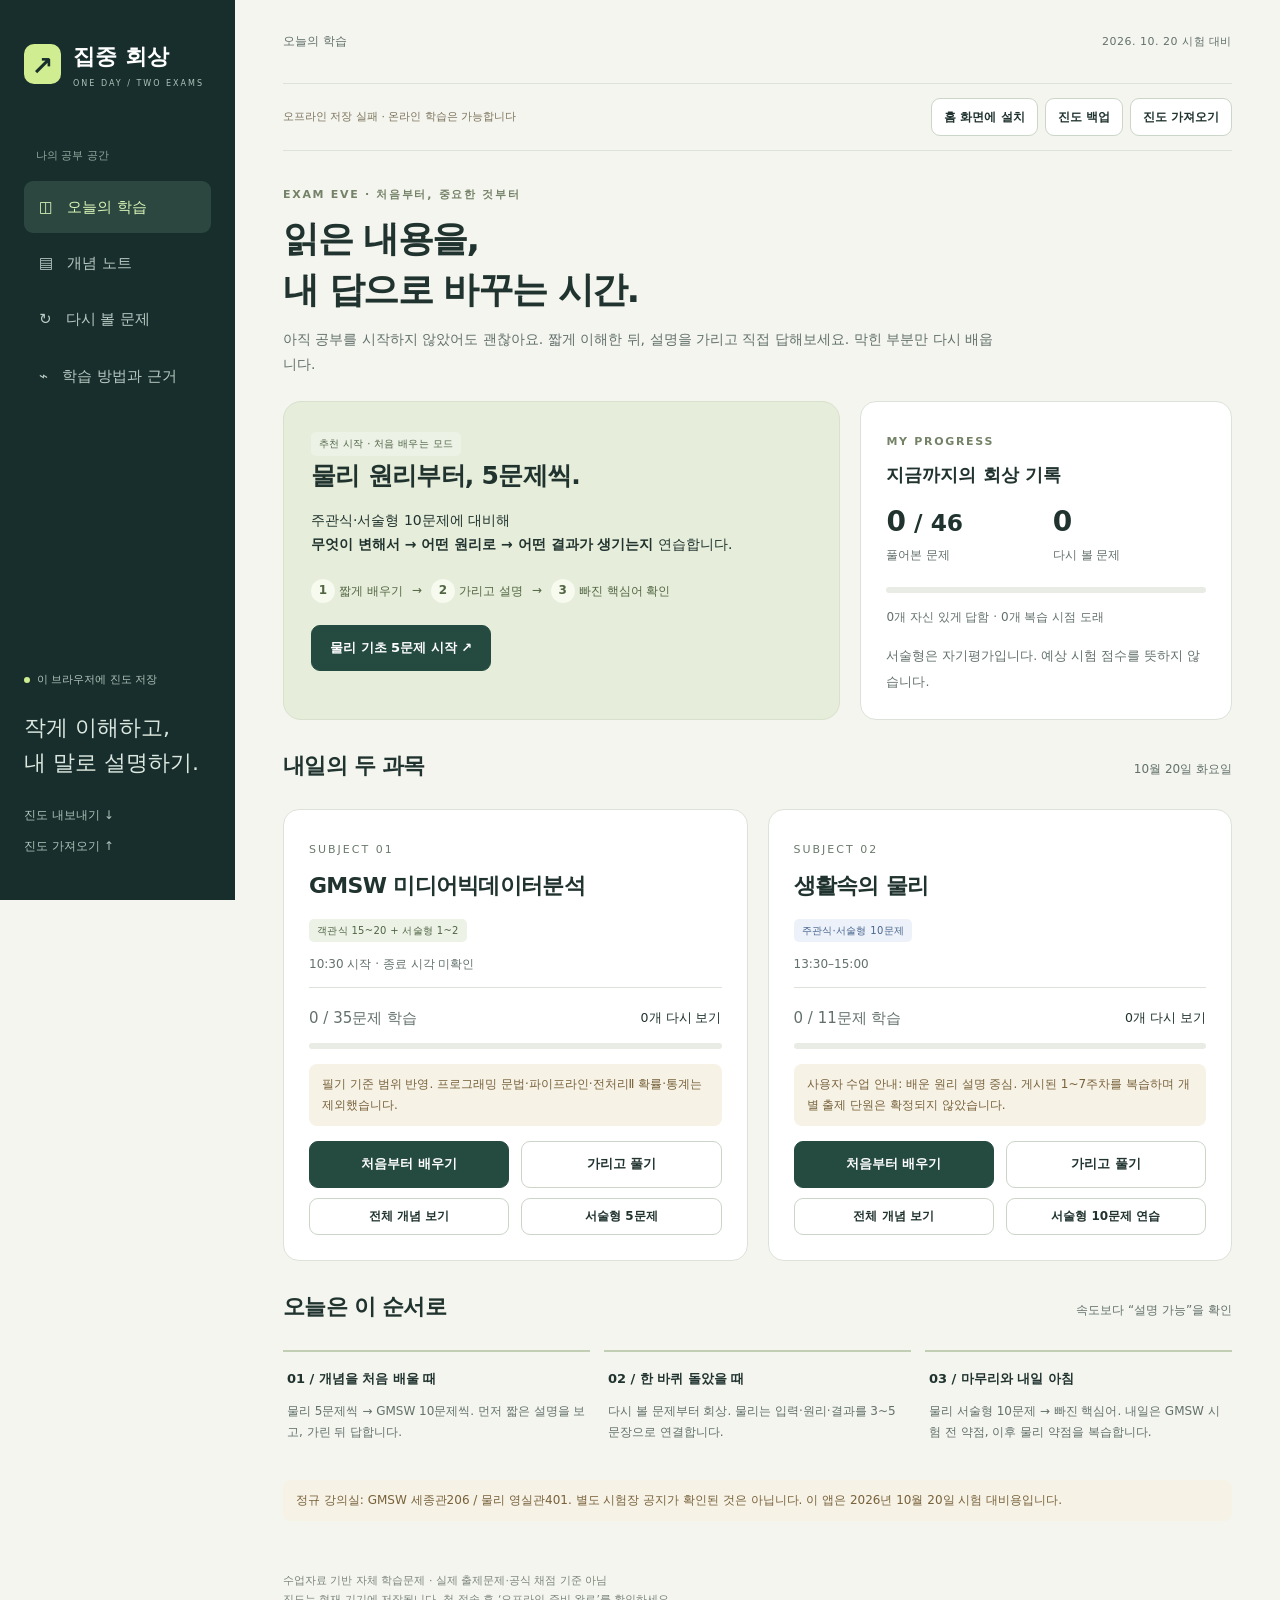
==== index.html @ fbe556e5 "Publish offline exam study PWA" ====
<!doctype html>
<html lang="ko"><head><meta charset="utf-8"><meta name="viewport" content="width=device-width,initial-scale=1,viewport-fit=cover"><meta name="theme-color" content="#172e2c"><meta name="description" content="GMSW와 생활속의 물리, 처음 이해하고 가리고 설명하는 시험 전 집중 학습."><meta name="apple-mobile-web-app-capable" content="yes"><meta name="apple-mobile-web-app-status-bar-style" content="default"><meta name="apple-mobile-web-app-title" content="집중 회상"><link rel="manifest" href="manifest.webmanifest"><link rel="icon" href="icons/icon-192.png"><link rel="apple-touch-icon" href="icons/apple-touch-icon.png"><title>내일의 두 시험 · 집중 회상</title><link rel="stylesheet" href="style.css"><link rel="stylesheet" href="pwa.css"><script defer src="data.js"></script><script defer src="app.js"></script><script defer src="pwa.js"></script></head>
<body><aside><a href="#" class="brand" data-view="home"><span class="brandmark">↗</span><span>집중 회상<small>ONE DAY / TWO EXAMS</small></span></a><div class="side-label">나의 공부 공간</div><nav aria-label="주 메뉴"><button data-view="home" class="active">◫ <span>오늘의 학습</span></button><button data-view="notes">▤ <span>개념 노트</span></button><button data-view="mistakes">↻ <span>다시 볼 문제</span></button><button data-view="research">⌁ <span>학습 방법과 근거</span></button></nav><div class="side-bottom"><span class="live-dot"></span>이 브라우저에 진도 저장<p>작게 이해하고,<br>내 말로 설명하기.</p><button id="export">진도 내보내기 ↓</button><label class="import-label">진도 가져오기 ↑<input id="import" type="file" accept="application/json" hidden></label></div></aside>
<main><header class="topbar"><span id="breadcrumb">오늘의 학습</span><span class="date">2026. 10. 20 시험 대비</span></header><div class="app-tools"><span id="offline-status" role="status">학습자료 저장 준비 중</span><div class="row"><button class="btn small" id="install-app">홈 화면에 설치</button><button class="btn small" id="backup-progress">진도 백업</button><button class="btn small" id="restore-progress">진도 가져오기</button><button class="btn small" id="update-app" hidden>새 버전 적용</button></div></div><div id="storage-warning" role="status" hidden></div><div id="app"></div><footer>수업자료 기반 자체 학습문제 · 실제 출제문제·공식 채점 기준 아님<br>진도는 현재 기기에 저장됩니다. 첫 접속 후 ‘오프라인 준비 완료’를 확인하세요.</footer></main><dialog id="install-help" aria-labelledby="install-title"><form method="dialog"><button class="btn small dialog-close" aria-label="설치 안내 닫기">닫기 ×</button></form><h2 id="install-title">홈 화면에서 바로 공부하기</h2><p><b>아이폰·아이패드:</b> Safari에서 이 주소를 열고 공유 버튼 → ‘홈 화면에 추가’를 선택하세요.</p><p><b>안드로이드:</b> Chrome 메뉴 → ‘앱 설치’ 또는 ‘홈 화면에 추가’를 선택하세요.</p><p><b>PC:</b> Chrome·Edge 주소창의 설치 아이콘이나 브라우저 메뉴의 앱 설치를 이용하세요.</p><p class="scope">카카오톡 등 앱 안의 브라우저에서는 설치 메뉴가 없을 수 있어요. Safari 또는 Chrome으로 열어주세요. 설치하지 않고도 그대로 공부할 수 있습니다.</p></dialog><div id="toast" role="status" aria-live="polite"></div></body></html>
---- style.css ----
:root{--bg:#f4f5ef;--paper:#fff;--ink:#20332f;--muted:#63716c;--line:#dce2d9;--green:#254b41;--lime:#d0ed91;--orange:#b65430;--blue:#385f99}*{box-sizing:border-box}body{margin:0;background:var(--bg);color:var(--ink);font:15px/1.75 'Noto Sans KR',system-ui,sans-serif}button,input,textarea,select{font:inherit}button,a,label{touch-action:manipulation}button{cursor:pointer}button:disabled{cursor:default;opacity:.5}button:focus-visible,a:focus-visible,input:focus-visible,textarea:focus-visible,select:focus-visible{outline:3px solid #609ccc;outline-offset:3px}a{color:var(--green);text-underline-offset:3px}aside{position:fixed;inset:0 auto 0 0;width:235px;background:#172e2c;color:#d7e5df;padding:38px 24px;display:flex;flex-direction:column}.brand{display:flex;align-items:center;gap:12px;text-decoration:none;color:white;font-size:22px;font-weight:700}.brandmark{background:var(--lime);color:#172e2c;width:37px;height:40px;border-radius:10px;text-align:center;font-size:26px}.brand small{display:block;font-size:8px;letter-spacing:2px;font-weight:400;color:#afc2ba}.side-label{margin:55px 12px 12px;font-size:11px;color:#92aaa0}nav button{display:flex;gap:14px;width:100%;padding:13px 15px;margin:4px 0;background:none;border:0;color:#b9c9c3;border-radius:9px;text-align:left}nav button.active{background:#2c4740;color:#dbf6b7}nav button:hover{background:#244039}.side-bottom{margin-top:auto;font-size:11px;color:#b1c3ba}.side-bottom p{font-size:22px;font-weight:500;line-height:1.6;color:#dce8df;margin:20px 0}.side-bottom button,.import-label{font-size:12px;border:0;background:none;color:#afc2ba;padding:5px 0;display:block;cursor:pointer}.live-dot{display:inline-block;width:6px;height:6px;background:var(--lime);border-radius:50%;margin-right:7px}main{margin-left:235px;padding:0 48px;max-width:1550px}.topbar{height:84px;border-bottom:1px solid var(--line);display:flex;justify-content:space-between;align-items:center;font-size:12px;color:var(--muted)}.date{font-size:11px;letter-spacing:.5px}#app{padding-top:34px;max-width:1100px;margin:auto}.eyebrow{font-size:11px;letter-spacing:1.7px;font-weight:700;color:#748267}h1{font-size:36px;line-height:1.4;letter-spacing:-1.5px;margin:10px 0 12px}h2{font-size:22px;letter-spacing:-.7px;line-height:1.6;margin:0 0 12px}h3{font-size:18px;line-height:1.6;margin:8px 0 12px}p{margin:9px 0}.muted{color:var(--muted)}.intro{max-width:720px;font-size:14px}.row{display:flex;align-items:center;gap:12px;flex-wrap:wrap}.spread{justify-content:space-between}.hero{display:grid;grid-template-columns:1.5fr 1fr;gap:20px;margin:25px 0}.hero-main{border-radius:18px;padding:27px;background:#e6edda;border:1px solid #d8e1cc;position:relative;overflow:hidden}.hero-main h2{font-size:25px}.hero-main p{max-width:460px;font-size:14px}.step-line{display:flex;gap:9px;align-items:center;margin:22px 0;color:#526643;font-size:12px}.step-line b{background:#f6faef;border-radius:50%;width:24px;height:24px;display:inline-grid;place-items:center;margin-right:4px}.panel{background:var(--paper);border:1px solid var(--line);border-radius:16px;padding:25px}.stats{display:grid;grid-template-columns:1fr 1fr;gap:13px;margin:10px 0 19px}.stat b{display:block;font-size:28px;line-height:1.4}.stat span{font-size:12px;color:var(--muted)}.progress{height:6px;background:#e8ece4;border-radius:9px;overflow:hidden}.progress span{height:100%;display:block;background:#7c9e54;transition:width .3s}.btn{display:inline-flex;gap:8px;align-items:center;justify-content:center;border:1px solid #cbd5c8;background:#fff;color:var(--ink);border-radius:9px;padding:11px 18px;font-weight:600;font-size:13px;text-decoration:none}.btn:hover{background:#eef3e8}.btn.primary{background:var(--green);color:white;border-color:var(--green)}.btn.primary:hover{background:#15382e}.btn.lime{background:var(--lime);border-color:var(--lime);color:#233c2e}.btn.small{padding:7px 12px;font-size:12px}.btn.danger{color:#9e4228}.courses{display:grid;grid-template-columns:1fr 1fr;gap:20px}.course{position:relative}.course-num{font-size:11px;letter-spacing:2px;color:#6b7a6d}.course h2{font-size:22px;margin-top:7px}.badge{display:inline-block;font-size:10px;letter-spacing:.3px;border-radius:5px;padding:3px 8px;background:#edf2e7;color:#4f6544;margin-right:4px}.badge.blue{background:#edf1f9;color:#47658c}.course-meta{font-size:12px;color:var(--muted);padding:12px 0;border-bottom:1px solid var(--line);margin-bottom:17px}.scope{font-size:12px;color:#77623b;background:#f7f2e6;border-radius:8px;padding:10px 13px;margin:15px 0}.course .btn{flex:1}.section-title{display:flex;justify-content:space-between;align-items:baseline;margin:28px 0 14px}.section-title small{font-size:12px;color:var(--muted)}.plan{display:grid;grid-template-columns:repeat(3,1fr);gap:14px}.plan-item{border-top:2px solid #c1ceb4;padding:13px 4px}.plan-item b{font-size:13px}.plan-item p{font-size:12px;color:var(--muted)}footer{font-size:11px;color:#7b857b;padding:35px 0 22px;max-width:1100px;margin:auto}.session-head{display:flex;justify-content:space-between;align-items:center;margin-bottom:20px}.timer{font-variant-numeric:tabular-nums;font-size:16px;font-weight:700}.study-card{max-width:850px;margin:20px auto;padding:30px}.study-card h2{font-size:25px;line-height:1.65;letter-spacing:-.6px}.stage{font-size:11px;font-weight:700;letter-spacing:1px;color:#718254;margin-bottom:15px}.teaching{background:#f2f5ed;border-left:3px solid #a9c27f;padding:18px 22px;margin:20px 0}.teaching p{font-size:14px;margin:12px 0}.answer-area{width:100%;min-height:150px;resize:vertical;background:#fbfcf8;border:1px solid #cad5c3;border-radius:9px;padding:15px;color:var(--ink);line-height:1.9}.options{display:grid;gap:10px;margin:20px 0}.option{text-align:left;background:#fcfdf9;border:1px solid var(--line);border-radius:9px;padding:14px 17px;color:var(--ink)}.option b{display:inline-grid;place-items:center;border:1px solid var(--line);border-radius:5px;width:25px;height:25px;margin-right:12px;font-size:12px}.option.right{background:#e8f2dc;border-color:#9ebf7b;opacity:1}.option.wrong{background:#fbebe5;border-color:#d7a18d;opacity:1}.feedback{background:#edf4e5;border-radius:12px;padding:21px;margin:20px 0}.feedback.incorrect{background:#fbefe7}.feedback p{white-space:pre-line;font-size:14px}.keywords{padding:0;list-style:none}.keywords li{padding:7px 0;border-bottom:1px solid #d8e3ce;font-size:13px}.keywords input{accent-color:var(--green);margin-right:9px;width:16px;height:16px}.trap{font-size:12px;color:#9c5134;margin:16px 0}.grade{display:grid;grid-template-columns:repeat(3,1fr);gap:9px;margin-top:20px}.grade button{display:block;padding:12px 8px}.grade small{display:block;font-weight:400;font-size:10px}.filters{display:flex;gap:9px;margin:20px 0;flex-wrap:wrap}select,input[type=search]{border:1px solid #cfd8c8;border-radius:8px;padding:10px;background:#fff;color:var(--ink)}input[type=search]{flex:1;min-width:180px}details.note{background:white;border:1px solid var(--line);border-radius:12px;margin:12px 0;padding:17px 21px}summary{cursor:pointer;font-weight:600}details.note p{font-size:14px;margin:15px 0}.reference{font-size:11px;color:#72806e}.note-links{display:flex;gap:8px;flex-wrap:wrap}.research{margin-bottom:15px}.research p{font-size:14px}.empty{text-align:center;padding:45px 20px}.empty .big{font-size:50px;color:#789c55}.status-line{font-size:12px;color:var(--muted);margin:14px 0}.mini-list{list-style:none;padding:0}.mini-list li{display:flex;justify-content:space-between;gap:14px;padding:15px 0;border-bottom:1px solid var(--line)}.mini-list small{display:block;color:var(--muted)}#toast{position:fixed;bottom:22px;left:50%;transform:translateX(-50%);background:#172e2c;color:white;padding:12px 20px;border-radius:9px;display:none;z-index:10;font-size:13px;max-width:90vw}#storage-warning{background:#ffe4cf;padding:10px;font-size:12px}.model-hint{border-top:1px dashed #cfd8c8;padding-top:10px;font-size:12px;color:var(--muted)}.writing-frame{font-size:12px;color:#66794d;margin:15px 0}.confidence{display:flex;align-items:center;gap:10px;font-size:12px;color:var(--muted);margin:14px 0}.confidence select{font-size:12px;padding:6px}.resume{margin:20px 0;padding:17px;background:#fff7df;border:1px solid #e5d5a6;border-radius:12px}.hidden{display:none!important} .exam-answer{margin:20px 0}.exam-answer textarea{min-height:120px}.exam-answer h3{font-size:17px}
@media(min-width:1500px){main{margin:auto;padding-left:283px;max-width:1600px}}@media(max-width:1050px){aside{width:190px;padding:30px 18px}main{margin-left:190px;padding:0 25px}.hero{grid-template-columns:1fr}.hero .panel{display:none}.course h2{font-size:19px}}@media(max-width:720px){aside{position:static;width:auto;padding:17px 19px;display:block}.brand{font-size:20px}.brand small{font-size:7px}.brandmark{height:32px;width:32px;font-size:22px}.side-label,.side-bottom{display:none}nav{display:flex;gap:2px;margin-top:15px}nav button{font-size:12px;margin:0;justify-content:center;padding:9px 5px;gap:5px}nav button span{font-size:11px}main{margin:0;padding:0 18px}.topbar{height:52px;font-size:11px}.date{font-size:10px}#app{padding-top:25px}h1{font-size:29px}.hero{margin:20px 0;gap:0}.hero-main{padding:23px}.hero-main h2{font-size:23px}.courses{grid-template-columns:1fr;gap:14px}.panel{padding:22px}.plan{grid-template-columns:1fr}.plan-item{padding:10px 3px}.section-title{align-items:flex-start;gap:12px}.section-title h2{font-size:20px}.study-card{padding:22px 18px}.study-card h2{font-size:21px}.grade{gap:5px}.grade .btn{font-size:11px;padding:11px 4px}.teaching{padding:13px 15px}.session-head{gap:8px}.step-line{font-size:11px;gap:5px} .mini-list li{flex-wrap:wrap}}
---- pwa.css ----
.app-tools{padding:14px 0;border-bottom:1px solid var(--line);display:flex;align-items:center;justify-content:space-between;gap:12px;flex-wrap:wrap}.app-tools .row{gap:7px}.app-tools .btn{min-height:38px}#offline-status{font-size:11px;color:#7b725b}#offline-status.ready{color:#3c6a40}dialog{max-width:520px;width:calc(100% - 32px);border:1px solid #ccd6c6;border-radius:16px;padding:26px;background:#fafff6;color:#20332f}dialog::backdrop{background:#0b201a99}dialog h2{margin-top:30px}dialog p{font-size:14px}.dialog-close{float:right}[hidden]{display:none!important}@media(display-mode:standalone){body{padding-top:env(safe-area-inset-top)}main{padding-bottom:env(safe-area-inset-bottom)}}@media(max-width:720px){.app-tools{gap:9px}.app-tools .btn{font-size:11px;padding:8px 10px}.step-line{flex-wrap:wrap}.step-line>span{white-space:nowrap}textarea{font-size:16px}.answer-area{min-height:170px}.grade .btn{min-height:56px}}
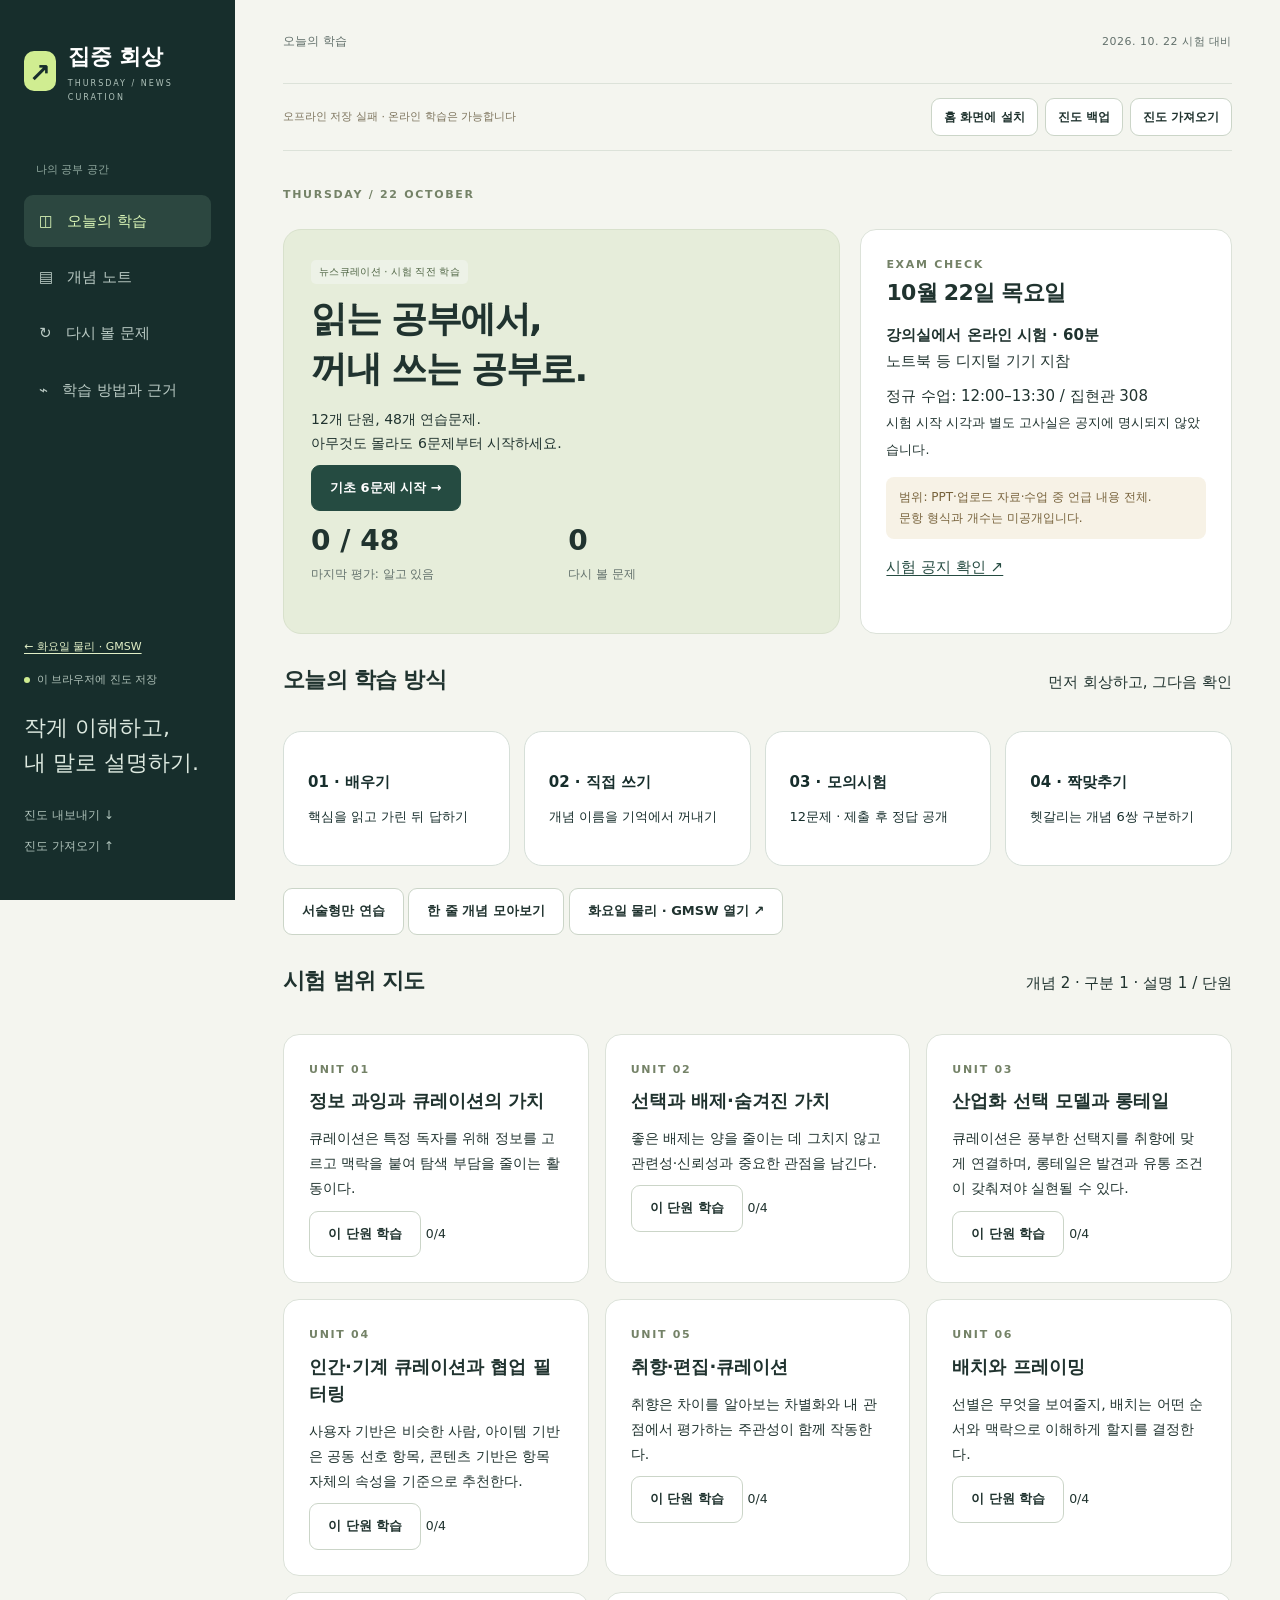
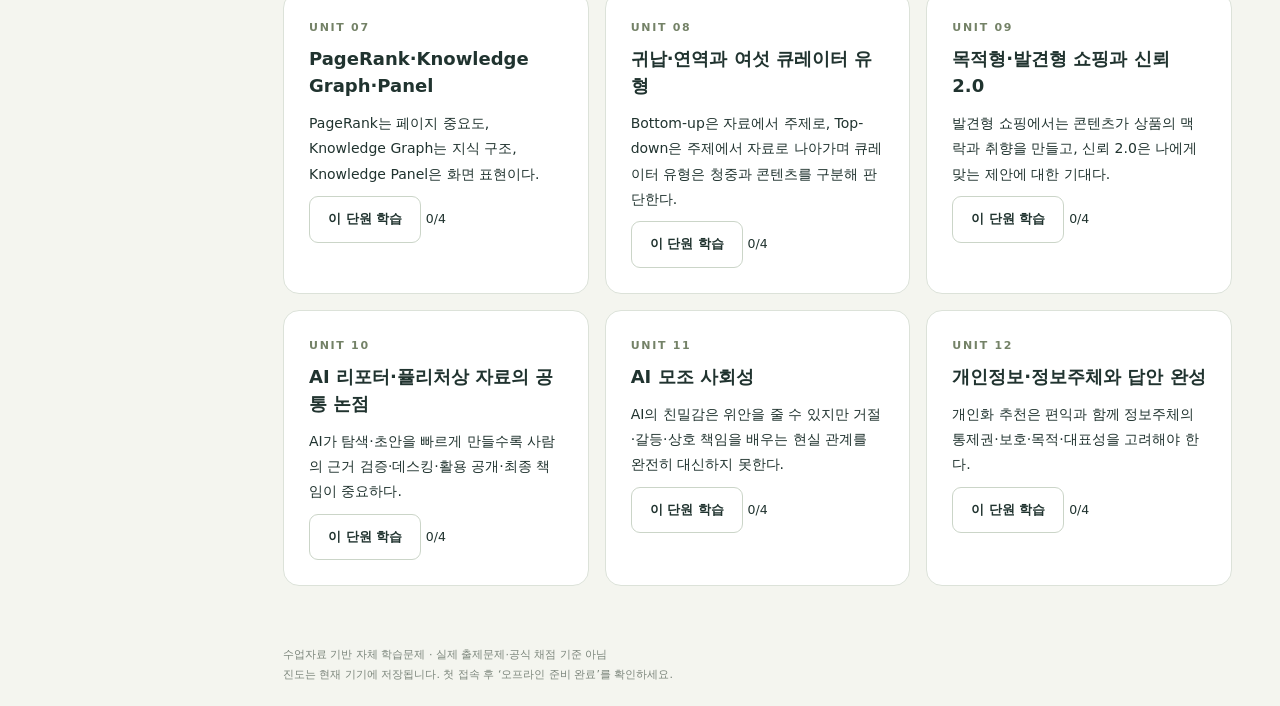
==== commit e9884c1c: "Add Thursday news curation study modes inspired by Openlet REA analysis" ====
--- a/index.html
+++ b/index.html
@@ -1,4 +1,4 @@
 <!doctype html>
-<html lang="ko"><head><meta charset="utf-8"><meta name="viewport" content="width=device-width,initial-scale=1,viewport-fit=cover"><meta name="theme-color" content="#172e2c"><meta name="description" content="GMSW와 생활속의 물리, 처음 이해하고 가리고 설명하는 시험 전 집중 학습."><meta name="apple-mobile-web-app-capable" content="yes"><meta name="apple-mobile-web-app-status-bar-style" content="default"><meta name="apple-mobile-web-app-title" content="집중 회상"><link rel="manifest" href="manifest.webmanifest"><link rel="icon" href="icons/icon-192.png"><link rel="apple-touch-icon" href="icons/apple-touch-icon.png"><title>내일의 두 시험 · 집중 회상</title><link rel="stylesheet" href="style.css"><link rel="stylesheet" href="pwa.css"><script defer src="data.js"></script><script defer src="app.js"></script><script defer src="pwa.js"></script></head>
-<body><aside><a href="#" class="brand" data-view="home"><span class="brandmark">↗</span><span>집중 회상<small>ONE DAY / TWO EXAMS</small></span></a><div class="side-label">나의 공부 공간</div><nav aria-label="주 메뉴"><button data-view="home" class="active">◫ <span>오늘의 학습</span></button><button data-view="notes">▤ <span>개념 노트</span></button><button data-view="mistakes">↻ <span>다시 볼 문제</span></button><button data-view="research">⌁ <span>학습 방법과 근거</span></button></nav><div class="side-bottom"><span class="live-dot"></span>이 브라우저에 진도 저장<p>작게 이해하고,<br>내 말로 설명하기.</p><button id="export">진도 내보내기 ↓</button><label class="import-label">진도 가져오기 ↑<input id="import" type="file" accept="application/json" hidden></label></div></aside>
-<main><header class="topbar"><span id="breadcrumb">오늘의 학습</span><span class="date">2026. 10. 20 시험 대비</span></header><div class="app-tools"><span id="offline-status" role="status">학습자료 저장 준비 중</span><div class="row"><button class="btn small" id="install-app">홈 화면에 설치</button><button class="btn small" id="backup-progress">진도 백업</button><button class="btn small" id="restore-progress">진도 가져오기</button><button class="btn small" id="update-app" hidden>새 버전 적용</button></div></div><div id="storage-warning" role="status" hidden></div><div id="app"></div><footer>수업자료 기반 자체 학습문제 · 실제 출제문제·공식 채점 기준 아님<br>진도는 현재 기기에 저장됩니다. 첫 접속 후 ‘오프라인 준비 완료’를 확인하세요.</footer></main><dialog id="install-help" aria-labelledby="install-title"><form method="dialog"><button class="btn small dialog-close" aria-label="설치 안내 닫기">닫기 ×</button></form><h2 id="install-title">홈 화면에서 바로 공부하기</h2><p><b>아이폰·아이패드:</b> Safari에서 이 주소를 열고 공유 버튼 → ‘홈 화면에 추가’를 선택하세요.</p><p><b>안드로이드:</b> Chrome 메뉴 → ‘앱 설치’ 또는 ‘홈 화면에 추가’를 선택하세요.</p><p><b>PC:</b> Chrome·Edge 주소창의 설치 아이콘이나 브라우저 메뉴의 앱 설치를 이용하세요.</p><p class="scope">카카오톡 등 앱 안의 브라우저에서는 설치 메뉴가 없을 수 있어요. Safari 또는 Chrome으로 열어주세요. 설치하지 않고도 그대로 공부할 수 있습니다.</p></dialog><div id="toast" role="status" aria-live="polite"></div></body></html>
+<html lang="ko"><head><meta charset="utf-8"><meta name="viewport" content="width=device-width,initial-scale=1,viewport-fit=cover"><meta name="theme-color" content="#172e2c"><meta name="description" content="뉴스큐레이션, 처음 이해하고 가리고 설명하는 시험 전 집중 학습."><meta name="apple-mobile-web-app-capable" content="yes"><meta name="apple-mobile-web-app-status-bar-style" content="default"><meta name="apple-mobile-web-app-title" content="집중 회상"><link rel="manifest" href="manifest.webmanifest"><link rel="icon" href="icons/icon-192.png"><link rel="apple-touch-icon" href="icons/apple-touch-icon.png"><title>목요일 뉴스큐레이션 · 집중 회상</title><link rel="stylesheet" href="style.css"><link rel="stylesheet" href="pwa.css"><link rel="stylesheet" href="news.css"><script defer src="news-data.js"></script><script defer src="news-app.js"></script><script defer src="pwa.js"></script></head>
+<body><aside><a href="#" class="brand" data-view="home"><span class="brandmark">↗</span><span>집중 회상<small>THURSDAY / NEWS CURATION</small></span></a><div class="side-label">나의 공부 공간</div><nav aria-label="주 메뉴"><button data-view="home" class="active">◫ <span>오늘의 학습</span></button><button data-view="notes">▤ <span>개념 노트</span></button><button data-view="review">↻ <span>다시 볼 문제</span></button><button data-view="methods">⌁ <span>학습 방법과 근거</span></button></nav><div class="side-bottom"><a href="tuesday.html">← 화요일 물리 · GMSW</a><span class="live-dot"></span>이 브라우저에 진도 저장<p>작게 이해하고,<br>내 말로 설명하기.</p><button id="export">진도 내보내기 ↓</button><label class="import-label">진도 가져오기 ↑<input id="import" type="file" accept="application/json" hidden></label></div></aside>
+<main><header class="topbar"><span id="breadcrumb">오늘의 학습</span><span class="date">2026. 10. 22 시험 대비</span></header><div class="app-tools"><span id="offline-status" role="status">학습자료 저장 준비 중</span><div class="row"><button class="btn small" id="install-app">홈 화면에 설치</button><button class="btn small" id="backup-progress">진도 백업</button><button class="btn small" id="restore-progress">진도 가져오기</button><button class="btn small" id="update-app" hidden>새 버전 적용</button></div></div><div id="storage-warning" role="status" hidden></div><div id="app"></div><footer>수업자료 기반 자체 학습문제 · 실제 출제문제·공식 채점 기준 아님<br>진도는 현재 기기에 저장됩니다. 첫 접속 후 ‘오프라인 준비 완료’를 확인하세요.</footer></main><dialog id="install-help" aria-labelledby="install-title"><form method="dialog"><button class="btn small dialog-close" aria-label="설치 안내 닫기">닫기 ×</button></form><h2 id="install-title">홈 화면에서 바로 공부하기</h2><p><b>아이폰·아이패드:</b> Safari에서 이 주소를 열고 공유 버튼 → ‘홈 화면에 추가’를 선택하세요.</p><p><b>안드로이드:</b> Chrome 메뉴 → ‘앱 설치’ 또는 ‘홈 화면에 추가’를 선택하세요.</p><p><b>PC:</b> Chrome·Edge 주소창의 설치 아이콘이나 브라우저 메뉴의 앱 설치를 이용하세요.</p><p class="scope">카카오톡 등 앱 안의 브라우저에서는 설치 메뉴가 없을 수 있어요. Safari 또는 Chrome으로 열어주세요. 설치하지 않고도 그대로 공부할 수 있습니다.</p></dialog><div id="toast" role="status" aria-live="polite"></div></body></html>
--- a/news.css
+++ b/news.css
@@ -0,0 +1,2 @@
+.mode-grid{display:grid;grid-template-columns:repeat(4,1fr);gap:14px;margin:22px 0}.mode-card{background:#fff;border:1px solid #d6dfd8;border-radius:18px;text-align:left;padding:24px;cursor:pointer;color:#172e2c;min-height:135px}.mode-card b,.mode-card span{display:block}.mode-card span{font-size:13px;margin-top:12px;line-height:1.6}.mode-card:hover{background:#edf4dd;transform:translateY(-2px)}.deck-grid{display:grid;grid-template-columns:repeat(3,minmax(0,1fr));gap:16px;margin:24px 0}.deck-grid .panel{margin:0;min-width:0}.deck-grid h3{line-height:1.5}.deck-grid p{font-size:14px;line-height:1.8}.short-input{display:block;width:100%;box-sizing:border-box;background:white;color:#172e2c;border:1px solid #a9b9ac;border-radius:12px;padding:16px;font:inherit;font-size:16px;line-height:1.7}.key-chips{display:flex;gap:8px;flex-wrap:wrap;margin:18px 0}.key-chips span{background:#edf4dd;border-radius:20px;padding:5px 12px;font-size:13px}.one-line{font-weight:400;font-size:15px;line-height:1.8}.selected{outline:3px solid #427461!important;background:#edf4dd!important}.match-grid{display:grid;grid-template-columns:1fr 1.6fr;gap:16px}.match-item{width:100%;min-height:108px;margin-bottom:12px;padding:18px;border:1px solid #bbc8bf;border-radius:14px;background:white;text-align:left;font:inherit;line-height:1.6;color:#172e2c;cursor:pointer}.match-item:disabled{opacity:.35;background:#dce8ce;cursor:default}.test-question{margin:18px 0}.test-options label{display:block;padding:14px;margin:8px 0;background:#f1f5ef;border-radius:10px}.test-options input{accent-color:#345d45}.exam-toolbar{position:sticky;top:0;z-index:3;background:#edf4dd;padding:16px;display:flex;align-items:center;justify-content:space-between;border-radius:14px}.study-card p{line-height:1.9}a{overflow-wrap:anywhere}button:focus-visible,a:focus-visible{outline:3px solid #547b40;outline-offset:3px}.side-bottom>a{display:block;color:#e1efc7;margin-bottom:14px}@media(max-width:1100px){.deck-grid{grid-template-columns:repeat(2,minmax(0,1fr))}.mode-grid{grid-template-columns:repeat(2,1fr)}}@media(max-width:600px){.deck-grid{grid-template-columns:1fr}.mode-card{padding:16px;min-height:120px}.match-grid{grid-template-columns:1fr 1.3fr;gap:8px}.match-item{font-size:13px;padding:12px;min-height:145px}.exam-toolbar{gap:8px;font-size:14px}.session-head{flex-wrap:wrap;gap:12px}}
+.hero .panel{display:block!important}
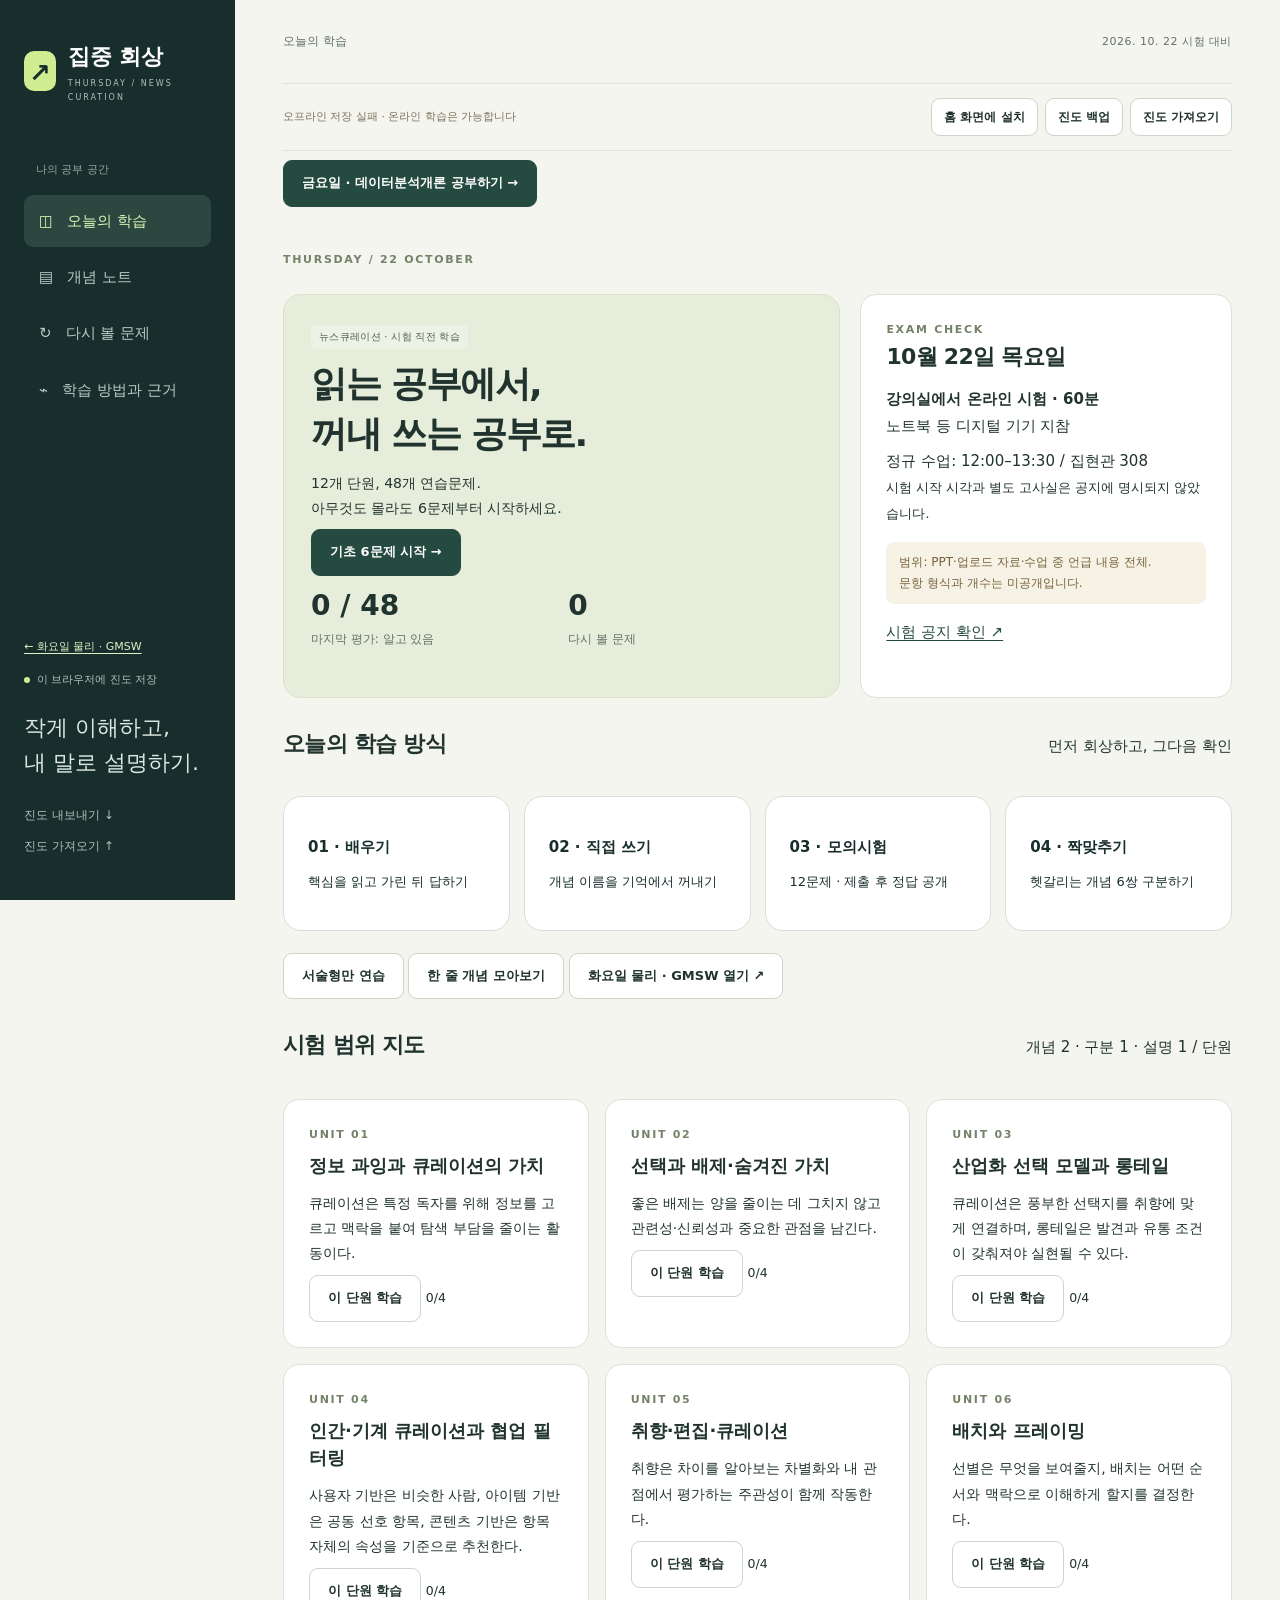
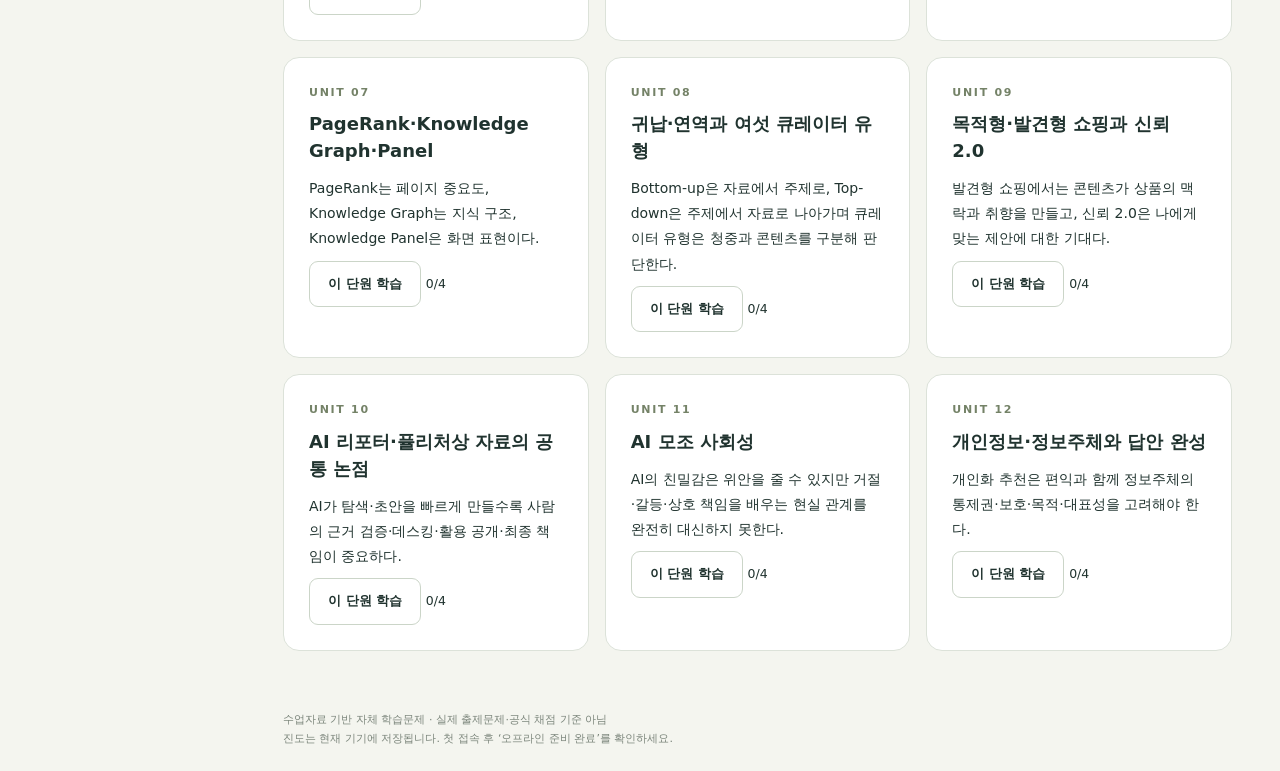
==== commit 9e3a8de8: "Add Friday data analysis study guide with code and official exercise review" ====
--- a/index.html
+++ b/index.html
@@ -1,4 +1,4 @@
 <!doctype html>
 <html lang="ko"><head><meta charset="utf-8"><meta name="viewport" content="width=device-width,initial-scale=1,viewport-fit=cover"><meta name="theme-color" content="#172e2c"><meta name="description" content="뉴스큐레이션, 처음 이해하고 가리고 설명하는 시험 전 집중 학습."><meta name="apple-mobile-web-app-capable" content="yes"><meta name="apple-mobile-web-app-status-bar-style" content="default"><meta name="apple-mobile-web-app-title" content="집중 회상"><link rel="manifest" href="manifest.webmanifest"><link rel="icon" href="icons/icon-192.png"><link rel="apple-touch-icon" href="icons/apple-touch-icon.png"><title>목요일 뉴스큐레이션 · 집중 회상</title><link rel="stylesheet" href="style.css"><link rel="stylesheet" href="pwa.css"><link rel="stylesheet" href="news.css"><script defer src="news-data.js"></script><script defer src="news-app.js"></script><script defer src="pwa.js"></script></head>
 <body><aside><a href="#" class="brand" data-view="home"><span class="brandmark">↗</span><span>집중 회상<small>THURSDAY / NEWS CURATION</small></span></a><div class="side-label">나의 공부 공간</div><nav aria-label="주 메뉴"><button data-view="home" class="active">◫ <span>오늘의 학습</span></button><button data-view="notes">▤ <span>개념 노트</span></button><button data-view="review">↻ <span>다시 볼 문제</span></button><button data-view="methods">⌁ <span>학습 방법과 근거</span></button></nav><div class="side-bottom"><a href="tuesday.html">← 화요일 물리 · GMSW</a><span class="live-dot"></span>이 브라우저에 진도 저장<p>작게 이해하고,<br>내 말로 설명하기.</p><button id="export">진도 내보내기 ↓</button><label class="import-label">진도 가져오기 ↑<input id="import" type="file" accept="application/json" hidden></label></div></aside>
-<main><header class="topbar"><span id="breadcrumb">오늘의 학습</span><span class="date">2026. 10. 22 시험 대비</span></header><div class="app-tools"><span id="offline-status" role="status">학습자료 저장 준비 중</span><div class="row"><button class="btn small" id="install-app">홈 화면에 설치</button><button class="btn small" id="backup-progress">진도 백업</button><button class="btn small" id="restore-progress">진도 가져오기</button><button class="btn small" id="update-app" hidden>새 버전 적용</button></div></div><div id="storage-warning" role="status" hidden></div><div id="app"></div><footer>수업자료 기반 자체 학습문제 · 실제 출제문제·공식 채점 기준 아님<br>진도는 현재 기기에 저장됩니다. 첫 접속 후 ‘오프라인 준비 완료’를 확인하세요.</footer></main><dialog id="install-help" aria-labelledby="install-title"><form method="dialog"><button class="btn small dialog-close" aria-label="설치 안내 닫기">닫기 ×</button></form><h2 id="install-title">홈 화면에서 바로 공부하기</h2><p><b>아이폰·아이패드:</b> Safari에서 이 주소를 열고 공유 버튼 → ‘홈 화면에 추가’를 선택하세요.</p><p><b>안드로이드:</b> Chrome 메뉴 → ‘앱 설치’ 또는 ‘홈 화면에 추가’를 선택하세요.</p><p><b>PC:</b> Chrome·Edge 주소창의 설치 아이콘이나 브라우저 메뉴의 앱 설치를 이용하세요.</p><p class="scope">카카오톡 등 앱 안의 브라우저에서는 설치 메뉴가 없을 수 있어요. Safari 또는 Chrome으로 열어주세요. 설치하지 않고도 그대로 공부할 수 있습니다.</p></dialog><div id="toast" role="status" aria-live="polite"></div></body></html>
+<main><header class="topbar"><span id="breadcrumb">오늘의 학습</span><span class="date">2026. 10. 22 시험 대비</span></header><div class="app-tools"><span id="offline-status" role="status">학습자료 저장 준비 중</span><div class="row"><button class="btn small" id="install-app">홈 화면에 설치</button><button class="btn small" id="backup-progress">진도 백업</button><button class="btn small" id="restore-progress">진도 가져오기</button><button class="btn small" id="update-app" hidden>새 버전 적용</button></div></div><div id="storage-warning" role="status" hidden></div><p class="course-switch"><a class="btn primary" href="friday.html">금요일 · 데이터분석개론 공부하기 →</a></p><div id="app"></div><footer>수업자료 기반 자체 학습문제 · 실제 출제문제·공식 채점 기준 아님<br>진도는 현재 기기에 저장됩니다. 첫 접속 후 ‘오프라인 준비 완료’를 확인하세요.</footer></main><dialog id="install-help" aria-labelledby="install-title"><form method="dialog"><button class="btn small dialog-close" aria-label="설치 안내 닫기">닫기 ×</button></form><h2 id="install-title">홈 화면에서 바로 공부하기</h2><p><b>아이폰·아이패드:</b> Safari에서 이 주소를 열고 공유 버튼 → ‘홈 화면에 추가’를 선택하세요.</p><p><b>안드로이드:</b> Chrome 메뉴 → ‘앱 설치’ 또는 ‘홈 화면에 추가’를 선택하세요.</p><p><b>PC:</b> Chrome·Edge 주소창의 설치 아이콘이나 브라우저 메뉴의 앱 설치를 이용하세요.</p><p class="scope">카카오톡 등 앱 안의 브라우저에서는 설치 메뉴가 없을 수 있어요. Safari 또는 Chrome으로 열어주세요. 설치하지 않고도 그대로 공부할 수 있습니다.</p></dialog><div id="toast" role="status" aria-live="polite"></div></body></html>
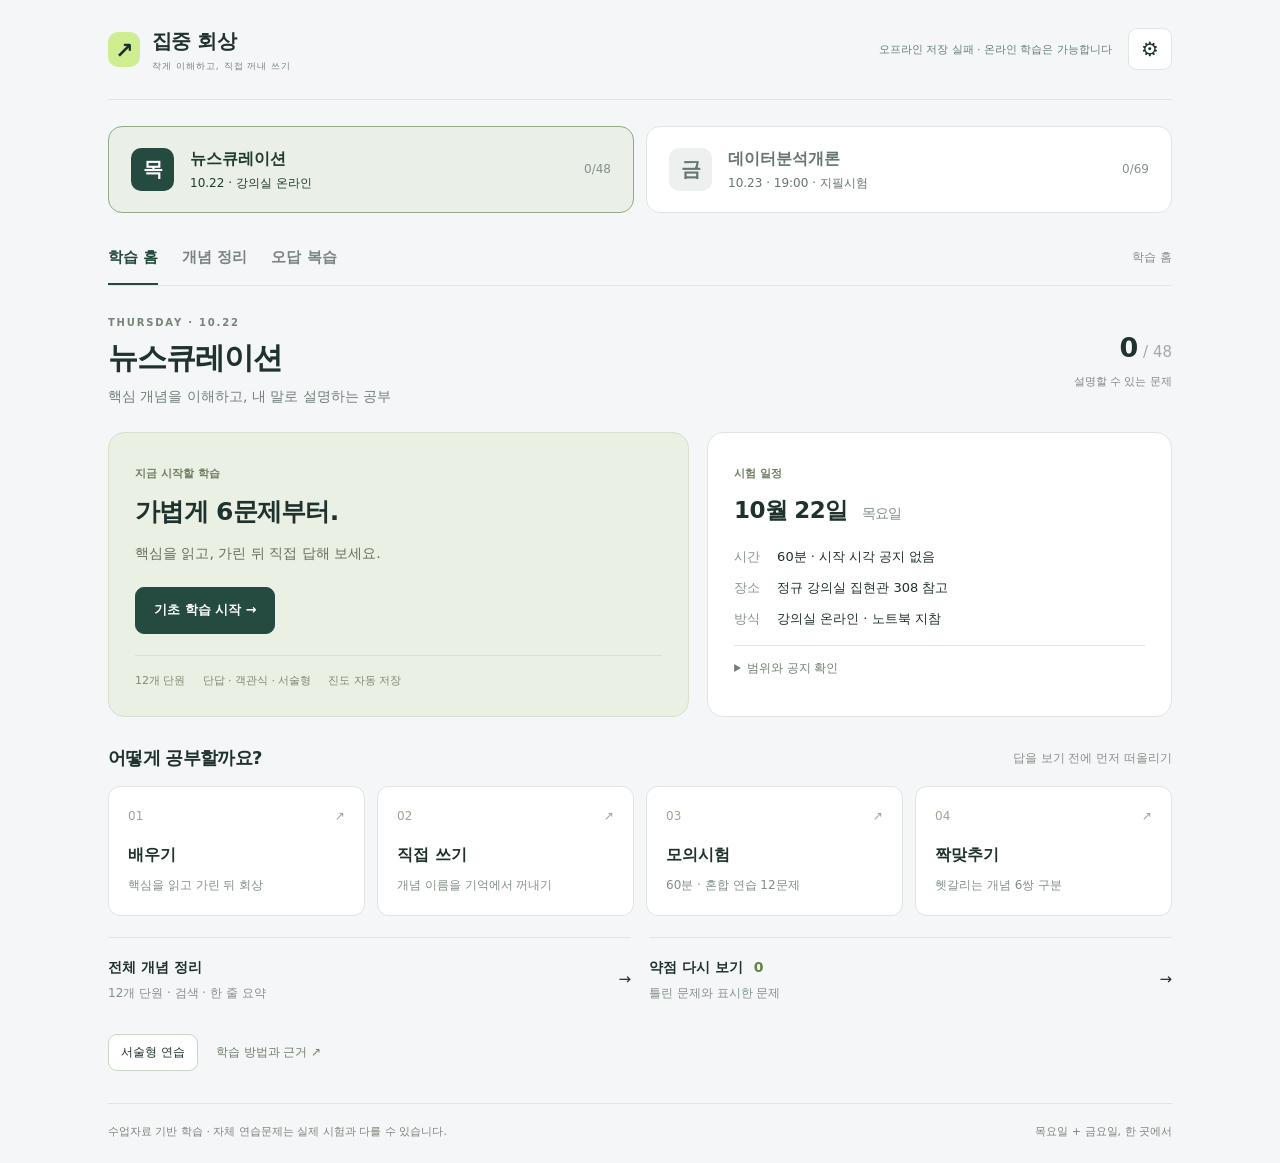
==== commit 450bdc4a: "Unify Thursday and Friday navigation and simplify study home layout" ====
--- a/index.html
+++ b/index.html
@@ -1,4 +1,5 @@
-<!doctype html>
-<html lang="ko"><head><meta charset="utf-8"><meta name="viewport" content="width=device-width,initial-scale=1,viewport-fit=cover"><meta name="theme-color" content="#172e2c"><meta name="description" content="뉴스큐레이션, 처음 이해하고 가리고 설명하는 시험 전 집중 학습."><meta name="apple-mobile-web-app-capable" content="yes"><meta name="apple-mobile-web-app-status-bar-style" content="default"><meta name="apple-mobile-web-app-title" content="집중 회상"><link rel="manifest" href="manifest.webmanifest"><link rel="icon" href="icons/icon-192.png"><link rel="apple-touch-icon" href="icons/apple-touch-icon.png"><title>목요일 뉴스큐레이션 · 집중 회상</title><link rel="stylesheet" href="style.css"><link rel="stylesheet" href="pwa.css"><link rel="stylesheet" href="news.css"><script defer src="news-data.js"></script><script defer src="news-app.js"></script><script defer src="pwa.js"></script></head>
-<body><aside><a href="#" class="brand" data-view="home"><span class="brandmark">↗</span><span>집중 회상<small>THURSDAY / NEWS CURATION</small></span></a><div class="side-label">나의 공부 공간</div><nav aria-label="주 메뉴"><button data-view="home" class="active">◫ <span>오늘의 학습</span></button><button data-view="notes">▤ <span>개념 노트</span></button><button data-view="review">↻ <span>다시 볼 문제</span></button><button data-view="methods">⌁ <span>학습 방법과 근거</span></button></nav><div class="side-bottom"><a href="tuesday.html">← 화요일 물리 · GMSW</a><span class="live-dot"></span>이 브라우저에 진도 저장<p>작게 이해하고,<br>내 말로 설명하기.</p><button id="export">진도 내보내기 ↓</button><label class="import-label">진도 가져오기 ↑<input id="import" type="file" accept="application/json" hidden></label></div></aside>
-<main><header class="topbar"><span id="breadcrumb">오늘의 학습</span><span class="date">2026. 10. 22 시험 대비</span></header><div class="app-tools"><span id="offline-status" role="status">학습자료 저장 준비 중</span><div class="row"><button class="btn small" id="install-app">홈 화면에 설치</button><button class="btn small" id="backup-progress">진도 백업</button><button class="btn small" id="restore-progress">진도 가져오기</button><button class="btn small" id="update-app" hidden>새 버전 적용</button></div></div><div id="storage-warning" role="status" hidden></div><p class="course-switch"><a class="btn primary" href="friday.html">금요일 · 데이터분석개론 공부하기 →</a></p><div id="app"></div><footer>수업자료 기반 자체 학습문제 · 실제 출제문제·공식 채점 기준 아님<br>진도는 현재 기기에 저장됩니다. 첫 접속 후 ‘오프라인 준비 완료’를 확인하세요.</footer></main><dialog id="install-help" aria-labelledby="install-title"><form method="dialog"><button class="btn small dialog-close" aria-label="설치 안내 닫기">닫기 ×</button></form><h2 id="install-title">홈 화면에서 바로 공부하기</h2><p><b>아이폰·아이패드:</b> Safari에서 이 주소를 열고 공유 버튼 → ‘홈 화면에 추가’를 선택하세요.</p><p><b>안드로이드:</b> Chrome 메뉴 → ‘앱 설치’ 또는 ‘홈 화면에 추가’를 선택하세요.</p><p><b>PC:</b> Chrome·Edge 주소창의 설치 아이콘이나 브라우저 메뉴의 앱 설치를 이용하세요.</p><p class="scope">카카오톡 등 앱 안의 브라우저에서는 설치 메뉴가 없을 수 있어요. Safari 또는 Chrome으로 열어주세요. 설치하지 않고도 그대로 공부할 수 있습니다.</p></dialog><div id="toast" role="status" aria-live="polite"></div></body></html>
+<!doctype html><html lang="ko"><head><meta charset="utf-8"><meta name="viewport" content="width=device-width,initial-scale=1,viewport-fit=cover"><meta name="theme-color" content="#254b41"><meta name="description" content="목요일 뉴스큐레이션 · 금요일 데이터분석개론 시험 공부"><meta name="apple-mobile-web-app-capable" content="yes"><meta name="apple-mobile-web-app-title" content="집중 회상"><title>뉴스큐레이션 · 집중 회상</title><link rel="manifest" href="manifest.webmanifest"><link rel="icon" href="icons/icon-192.png"><link rel="apple-touch-icon" href="icons/apple-touch-icon.png"><link rel="stylesheet" href="style.css"><link rel="stylesheet" href="pwa.css"><link rel="stylesheet" href="news.css"><link rel="stylesheet" href="layout.css"><script defer src="news-data.js"></script><script defer src="news-app.js"></script><script defer src="layout.js"></script><script defer src="pwa.js"></script></head><body><main>
+ <header class="app-header"><a href="./" class="brand"><span class="brandmark">↗</span><span>집중 회상<small>작게 이해하고, 직접 꺼내 쓰기</small></span></a><div class="header-right"><span id="offline-status" role="status">저장 준비 중</span><button class="btn small" id="update-app" hidden>새 버전 적용</button><details class="settings"><summary aria-label="설정 및 진도 백업">⚙</summary><div class="settings-panel"><b>앱 설정</b><button class="btn" id="install-app">홈 화면에 설치</button><button class="btn" id="backup-progress">이 과목 진도 백업</button><button class="btn" id="restore-progress">이 과목 진도 가져오기</button><button id="export" hidden>내보내기</button><input id="import" type="file" accept="application/json" hidden><p>진도는 현재 기기에 저장됩니다.</p><a href="tuesday.html">지난 시험 · 물리 / GMSW ↗</a></div></details></div></header>
+ <div class="course-tabs" aria-label="시험 과목 선택"><a class="course-tab" href="./" aria-current=page><span class="day-token">목</span><span><strong>뉴스큐레이션</strong><small>10.22 · 강의실 온라인</small></span><span class="tab-progress" id="thursday-progress">—</span></a><a class="course-tab" href="friday.html" ><span class="day-token">금</span><span><strong>데이터분석개론</strong><small>10.23 · 19:00 · 지필시험</small></span><span class="tab-progress" id="friday-progress">—</span></a></div>
+ <nav class="subject-nav" aria-label="학습 메뉴"><button data-view="home" class="active">학습 홈</button><button data-view="notes">개념 정리</button><button data-view="review">오답 복습</button><span id="breadcrumb">학습 홈</span></nav>
+ <div id="storage-warning" role="status" hidden></div><div id="app"></div><footer><span>수업자료 기반 학습 · 자체 연습문제는 실제 시험과 다를 수 있습니다.</span><span>목요일 + 금요일, 한 곳에서</span></footer></main><dialog id="install-help" aria-labelledby="install-title"><form method="dialog"><button class="btn small dialog-close" aria-label="설치 안내 닫기">닫기 ×</button></form><h2 id="install-title">홈 화면에서 바로 공부하기</h2><p><b>아이폰·아이패드:</b> Safari에서 이 주소를 열고 공유 버튼 → ‘홈 화면에 추가’를 선택하세요.</p><p><b>안드로이드:</b> Chrome 메뉴 → ‘앱 설치’ 또는 ‘홈 화면에 추가’를 선택하세요.</p><p><b>PC:</b> Chrome·Edge 주소창의 설치 아이콘이나 브라우저 메뉴의 앱 설치를 이용하세요.</p><p class="scope">카카오톡 등 앱 안의 브라우저에서는 설치 메뉴가 없을 수 있어요. Safari 또는 Chrome으로 열어주세요. 설치하지 않고도 그대로 공부할 수 있습니다.</p></dialog><div id="toast" role="status" aria-live="polite"></div></body></html>
--- a/layout.css
+++ b/layout.css
@@ -0,0 +1,3 @@
+:root{--bg:#f5f6f8;--ink:#20322e;--line:#e0e5e3;--green:#254b41}body{font-size:15px}main{margin:0 auto!important;padding:0 28px!important;max-width:1120px!important}.app-header{display:flex;align-items:center;justify-content:space-between;gap:15px;padding:24px 0;border-bottom:1px solid var(--line)}.brand{font-size:20px;color:var(--ink);letter-spacing:-.6px}.brand small{color:#73837e;letter-spacing:1px;font-size:9px}.brandmark{width:32px;height:35px;font-size:22px}.header-right{display:flex;align-items:center;gap:16px}.header-right #offline-status{font-size:11px;color:#658075}.settings{position:relative}.settings>summary{list-style:none;display:grid;place-items:center;border:1px solid var(--line);border-radius:9px;width:44px;height:42px;font-size:20px;background:white}.settings>summary::-webkit-details-marker{display:none}.settings-panel{position:absolute;right:0;top:50px;z-index:20;width:260px;padding:20px;border:1px solid var(--line);border-radius:14px;background:white;box-shadow:0 12px 35px #243c3120}.settings-panel .btn,.settings-panel>label{display:flex;width:100%;margin:7px 0;min-height:44px;justify-content:center}.settings-panel a{font-size:13px}.settings-panel p{font-size:12px;color:#73837e}.course-tabs{display:grid;grid-template-columns:1fr 1fr;gap:12px;margin:26px 0 0}.course-tab{display:flex;align-items:center;gap:16px;padding:18px 22px;border:1px solid var(--line);border-radius:14px;color:#667671;text-decoration:none;background:white}.day-token{display:grid;place-items:center;border-radius:10px;background:#edf0ee;width:43px;height:43px;flex-shrink:0;font-size:20px;font-weight:700}.course-tab strong{display:block;font-size:16px}.course-tab small{display:block;font-size:12px}.course-tab .tab-progress{margin-left:auto;font-size:12px;color:#85918c}.course-tab[aria-current=page]{background:#eaf0e7;border-color:#93aa88;color:#203b2d}.course-tab[aria-current=page] .day-token{background:#254b41;color:white}.subject-nav{display:flex;gap:24px;margin:18px 0 0;border-bottom:1px solid var(--line)}.subject-nav button{background:none;color:#7a8580;width:auto;padding:13px 0;margin:0;border-radius:0;font-weight:600;border-bottom:2px solid transparent;min-height:48px}.subject-nav button.active{color:#244a3b;background:none;border-bottom-color:#244a3b}.subject-nav button:hover{background:none;color:#244a3b}#breadcrumb{margin-left:auto;align-self:center;color:#85918c;font-size:12px}#app{padding-top:28px;max-width:none}.welcome{display:flex;align-items:center;justify-content:space-between;margin-bottom:24px;gap:20px}.welcome h1{font-size:30px;margin:5px 0;letter-spacing:-1px}.welcome p{font-size:14px;color:#728078;margin:0}.eyebrow{font-size:10px;letter-spacing:1.8px;color:#758479}.progress-summary{text-align:right;flex-shrink:0}.progress-summary b{display:block;font-size:27px;line-height:1.4}.progress-summary b small{font-size:15px;color:#a1aba6;font-weight:400}.progress-summary span{font-size:11px;color:#7f8a84}.focus-grid{display:grid;grid-template-columns:1.25fr 1fr;gap:18px}.focus-card{background:#eaf0e3;border:1px solid #d7e1cd;border-radius:16px;padding:26px}.tiny-label{font-size:11px;color:#6d7e63;font-weight:600}.focus-card h2{font-size:25px;margin:7px 0}.focus-card p{font-size:14px;color:#64725d;max-width:380px}.focus-actions{margin:21px 0;display:flex;gap:8px}.focus-actions .btn{min-height:46px}.focus-foot{display:flex;gap:17px;font-size:11px;color:#7e8a75;padding-top:15px;border-top:1px solid #d9e2d0}.exam-card{padding:26px;border:1px solid var(--line);border-radius:16px;background:white}.exam-card h2{font-size:23px;margin:7px 0 17px}.exam-card em{font-size:14px;font-style:normal;color:#849087;margin-left:7px;font-weight:400}.exam-card dl{margin:0}.exam-card dl div{display:flex;margin:8px 0;gap:15px;font-size:13px}.exam-card dt{color:#8a958e;min-width:28px}.exam-card dd{margin:0}.exam-card details{font-size:12px;margin-top:15px;border-top:1px solid var(--line);padding-top:12px}.exam-card summary{color:#718073;font-weight:400}.exam-card details p{line-height:1.8}.section-heading{display:flex;align-items:center;justify-content:space-between;margin:27px 0 13px}.section-heading h2{font-size:18px;margin:0}.section-heading>span{color:#87928b;font-size:12px}.practice-grid{display:grid;grid-template-columns:repeat(4,1fr);gap:12px}.practice-tile{background:white;border:1px solid var(--line);padding:19px;border-radius:12px;text-align:left;color:var(--ink);transition:background .15s,transform .15s}.practice-tile:hover{background:#f0f5eb;transform:translateY(-2px)}.practice-tile>span{display:flex;justify-content:space-between;color:#9aa790;font-size:12px;margin-bottom:14px}.practice-tile i,.bottom-links i{font-style:normal}.practice-tile b{display:block;font-size:16px}.practice-tile small{display:block;font-size:12px;color:#829087;margin-top:6px}.bottom-links{display:grid;grid-template-columns:1fr 1fr;gap:18px;margin:21px 0 12px}.bottom-links button{display:flex;justify-content:space-between;align-items:center;padding:16px 0;border:0;border-top:1px solid var(--line);background:none;text-align:left;color:var(--ink)}.bottom-links b{font-size:14px}.bottom-links small{display:block;color:#839087;font-size:12px;margin-top:3px}.bottom-links em{font-style:normal;color:#658343;margin-left:6px}.extra-practice{display:flex;align-items:center;gap:8px;flex-wrap:wrap}.text-button{padding:10px;background:none;border:0;font-size:12px;color:#71806f}.extra-practice .btn{font-weight:400}.in-session #app{padding-top:22px}.study-card{background:white;border:1px solid var(--line);border-radius:16px;margin-top:16px}.short-input{font-size:16px}footer{border-top:1px solid var(--line);margin-top:30px;padding-top:18px;font-size:11px;display:flex;gap:12px;justify-content:space-between}.code-block{white-space:pre-wrap;overflow-wrap:anywhere;padding:18px;border-radius:12px;background:#172e2c;color:#e9f3db;font:14px/1.8 Consolas,monospace}.study-card h2,.test-question h3,.feedback p,.study-card>.muted{white-space:pre-wrap;overflow-wrap:anywhere}.study-card h2,.test-question h3{font-size:21px}.exam-toolbar{top:0}.session-head{font-size:13px}button:focus-visible,a:focus-visible,summary:focus-visible{outline:3px solid #7ba58b;outline-offset:3px}
+@media(max-width:720px){main{padding:0 18px!important}.app-header{padding:17px 0}.header-right{gap:9px}.header-right #offline-status{font-size:9px;max-width:86px;text-align:right}.brand{font-size:18px}.brand small{font-size:8px}.course-tabs{gap:8px;margin-top:18px}.course-tab{padding:12px;gap:9px}.day-token{width:30px;height:34px;font-size:16px}.course-tab strong{font-size:13px}.course-tab small{font-size:10px}.course-tab .tab-progress{display:none}.subject-nav{gap:24px;margin-top:10px}.subject-nav button{font-size:13px}#breadcrumb{display:none}#app{padding-top:22px}.welcome{gap:10px;margin-bottom:18px}.welcome h1{font-size:25px}.welcome p{font-size:12px;max-width:230px}.progress-summary b{font-size:23px}.progress-summary span{font-size:9px}.focus-grid{grid-template-columns:1fr;gap:12px}.focus-card{padding:21px}.focus-card h2{font-size:23px}.focus-actions{margin:17px 0}.focus-card p{font-size:13px}.focus-foot{font-size:10px;gap:13px}.exam-card{padding:17px 20px}.exam-card h2{font-size:20px;margin:5px 0 11px}.exam-card dl div{font-size:12px;margin:5px 0}.exam-card details{margin-top:10px;padding-top:8px}.section-heading{margin-top:24px}.section-heading>span{display:none}.practice-grid{grid-template-columns:1fr 1fr;gap:10px}.practice-tile{padding:16px;min-height:128px}.practice-tile>span{margin-bottom:9px}.practice-tile small{font-size:11px}.bottom-links{gap:12px}.bottom-links small{font-size:10px}.extra-practice{gap:6px}footer{display:block;line-height:1.9}.study-card{padding:20px 16px}.study-card h2{font-size:19px}.settings-panel{width:240px}.grade .btn{min-height:44px}.subject-nav{overflow-x:auto}.exam-toolbar .btn{font-size:12px}.match-item{min-height:150px}}
+footer>span{display:block}
